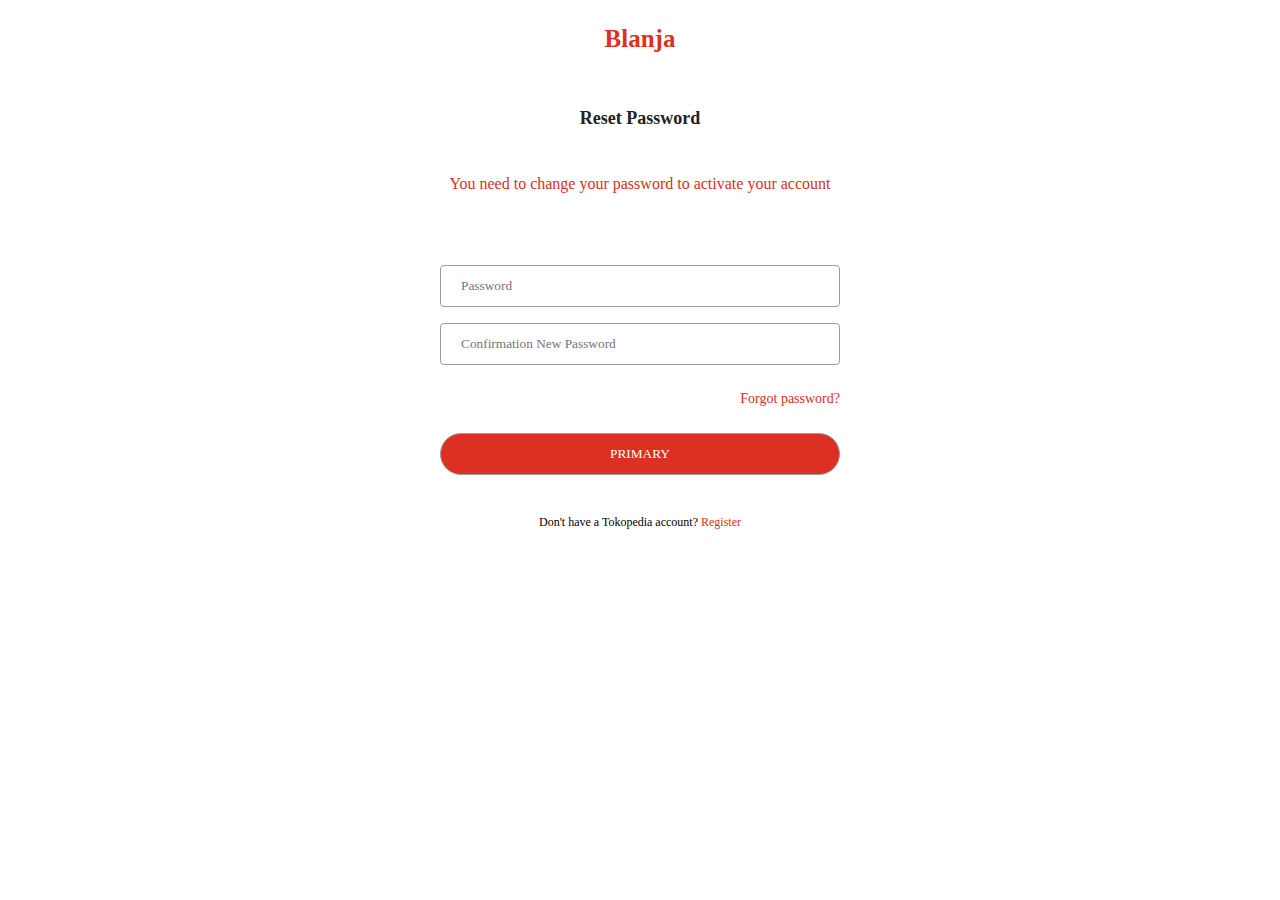
==== confirm.html @ 521f57bb "4 - Part 1 DONE | Part 2 OnProgress" ====
<!DOCTYPE html>
<html lang="en">
  <head>
    <meta charset="UTF-8" />
    <meta name="viewport" content="width=device-width, initial-scale=1.0" />
    <title>Login</title>

    <link rel="stylesheet" href="./src/styles/custom.css" />
  </head>
  <body>
    <div class="container">
      <div class="header-form">
        <img src="./src/images/VectorlogoKecil.png" alt="" srcset="" />
        <span>Blanja</span>
      </div>
      <p class="font-login">Reset Password</p>
      <p class="font-register">
        You need to change your password to activate your account
      </p>

      <form action="" class="form-login">
        <input type="text" class="form-control" placeholder="Password" />
        <input
          type="text"
          class="form-control"
          placeholder="Confirmation New Password"
        />
        <p class="font-forgot">
          <a href="reset.html" class="font-register">Forgot password?</a>
        </p>
        <button class="form-control btn-login">
          <a class="link" href="login.html"> PRIMARY </a>
        </button>
      </form>
      <p class="font-account">
        Don't have a Tokopedia account?
        <a href="./register.html" class="font-register">Register</a>
      </p>
    </div>
  </body>
</html>
---- src/styles/custom.css ----
* {
  font-family: "Open Sans";
  font-style: normal;
  font-weight: 300;
  src: url("../fonts/Metropolis-Regular.otf") format("otf");
}

.container {
  height: 100%;
  display: flex;
  justify-content: center;
  align-items: center;
  flex-direction: column;
  margin-top: 20px;
}

.header-form {
  display: flex;
  text-align: center;
  justify-content: center;
}

.header-form span {
  font-size: 25px;
  align-self: center;
  font-weight: bold;
  color: #db3022;
  padding: 5px;
}

.font-login {
  color: #222222;
  font-weight: 700;
  margin-top: 50px;
  margin-bottom: 30px;
  font-size: 18px;
}

.btn-group {
  margin: 0 auto;
  display: inline-block;
}

.btn-group button {
  float: left;
}

.btn-group button:first-child {
  border-top-left-radius: 4px;
  border-bottom-left-radius: 4px;
}

.btn-group button:last-child {
  border-top-right-radius: 4px;
  border-bottom-right-radius: 4px;
}

.btn-white {
  color: #222222;
  border: 1px solid #9b9b9b;
  width: 100px;
  height: 40px;
  background: #ffffff;
  font-size: 14px;
}

.btn-red {
  color: #ffffff;
  border: 1px solid #db3022;
  width: 100px;
  background: #db3022;
  height: 40px;
  font-size: 14px;
}

.form-login {
  justify-content: center;
  align-items: center;
  flex-direction: column;
  width: 400px;
  padding: 10px auto;
  margin-top: 40px;
}

.form-control {
  width: 100% !important;
  padding: 12px 20px;
  margin: 16px 0 0 0;
  display: block;
  border: 1px solid #9b9b9b;
  border-radius: 4px;
  box-sizing: border-box;
}

.font-forgot {
  float: right;
  color: #db3022;
  font-size: 14px;
  margin-top: 26px;
  margin-bottom: 26px;
}

.btn-login {
  background: #db3022;
  color: #ffffff;
  border-radius: 25px;
  margin-top: 26px;
}
.btn-login .link{
  background: #db3022;
  color: #ffffff;
  border-radius: 25px;
  margin-top: 26px;
  text-decoration: none;
}

.font-register {
  color: #db3022;
  text-decoration: none;
}

.font-account {
  text-align: center;
  font-size: 12px;
  margin-top: 40px;
  margin-bottom: 20px;
}
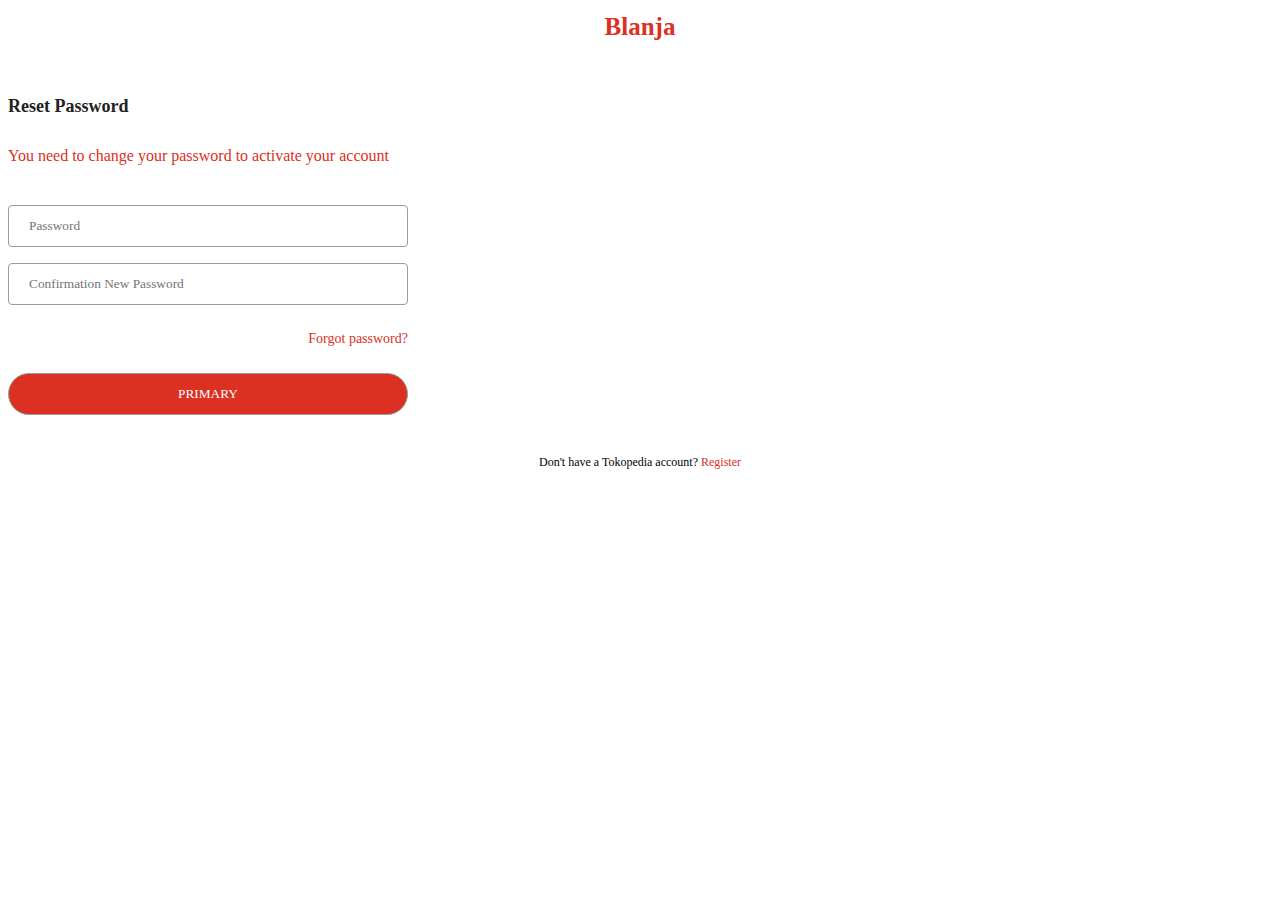
==== commit 56df88c0: "9 - Fix main container" ====
--- a/confirm.html
+++ b/confirm.html
@@ -8,7 +8,7 @@
     <link rel="stylesheet" href="./src/styles/custom.css" />
   </head>
   <body>
-    <div class="container">
+    <div class="container main">
       <div class="header-form">
         <img src="./src/images/VectorlogoKecil.png" alt="" srcset="" />
         <span>Blanja</span>
--- a/src/styles/custom.css
+++ b/src/styles/custom.css
@@ -5,23 +5,40 @@
   src: url("../fonts/Metropolis-Regular.otf") format("otf");
 }
 
-.container {
+.nav-main {
   height: 100%;
   display: flex;
   justify-content: center;
   align-items: center;
   flex-direction: column;
-  margin-top: 20px;
 }
 
 .header-form {
   display: flex;
   text-align: center;
   justify-content: center;
+}
+
+.header-nav {
+  display: flex;
+  text-align: center;
+  justify-content: center;
+}
+
+.header-nav img {
+  width: 32px;
+  height: 44px;
 }
 
 .header-form span {
   font-size: 25px;
+  align-self: center;
+  font-weight: bold;
+  color: #db3022;
+  padding: 5px;
+}
+.header-nav span {
+  font-size: 24px;
   align-self: center;
   font-weight: bold;
   color: #db3022;
@@ -106,7 +123,8 @@
   border-radius: 25px;
   margin-top: 26px;
 }
-.btn-login .link{
+
+.btn-login .link {
   background: #db3022;
   color: #ffffff;
   border-radius: 25px;
@@ -125,3 +143,304 @@
   margin-top: 40px;
   margin-bottom: 20px;
 }
+
+nav {
+  display: flex;
+  justify-content: space-between;
+  align-items: center;
+  font-weight: 200;
+  top: 0;
+  left: 0;
+  width: 100%;
+  height: 50px;
+  box-sizing: border-box;
+  padding: 5px 40px;
+  z-index: 1;
+  margin-top: 20px;
+}
+.menu {
+  display: flex;
+}
+
+.menu li {
+  padding: 10px 15px;
+  margin-top: 20px;
+  color: red;
+  margin-right: 30px;
+  font-size: 12px;
+  margin-left: -10px;
+}
+
+ul {
+  list-style: none;
+}
+
+a {
+  text-decoration: none;
+}
+
+.search {
+  position: relative;
+  margin-top: 20px;
+  margin-right: 50px;
+}
+
+.input-search {
+  border: none;
+  width: 550px;
+  height: 40px;
+  border: 1px solid #c4c4c4;
+  font-size: 12px;
+  padding: 15px 15px;
+  padding-left: 45px;
+  border-radius: 50px;
+}
+
+.search .fa-search {
+  position: absolute;
+  font-size: 14px;
+  margin-top: 15px;
+  margin-left: 500px;
+}
+
+.login {
+  box-sizing: border-box;
+  background-color: #db3022;
+  border-radius: 25px;
+  width: 100px;
+  height: 35px;
+  justify-content: center;
+  align-items: center;
+  display: flex;
+}
+
+.login a {
+  color: white;
+  justify-content: center;
+  align-items: center;
+  text-decoration: none;
+  font-size: 10px;
+}
+
+.signup {
+  border: 1px solid #c4c4c4;
+  border-radius: 25px;
+  height: 35px;
+  width: 100px;
+  justify-content: center;
+  align-items: center;
+}
+
+.signup a {
+  color: black;
+  text-decoration: none;
+}
+
+.logo {
+  text-decoration: none;
+}
+.logo img {
+  width: 30px;
+  height: 30px;
+}
+.n-logo {
+  color: #db3022;
+  font-size: 13px;
+  font-weight: bold;
+  text-decoration: none;
+}
+
+/* Break Point buat Android */
+@media (max-width: 580px) {
+  .n-logo {
+    display: none;
+  }
+  .logo img {
+    width: 15px;
+    height: 30px;
+    padding-top: 5px;
+    z-index: 1;
+    margin-top: -8px !important;
+    margin-left: -20px;
+    position: relative;
+  }
+  .input-search {
+    width: 210px !important;
+    border: 1px solid#c4c4c4;
+    margin-left: -80px;
+    z-index: -1;
+  }
+  .search .fa-search {
+    margin-top: 13px;
+    margin-left: 90px;
+    margin-right: 0;
+    color: #dadada, 100%;
+  }
+  .cart {
+    margin-left: -10px !important;
+  }
+
+  .signup {
+    display: none;
+  }
+  .menu li {
+    padding: 10px 0px;
+    font-size: 12px;
+    margin-left: -5px;
+    margin-right: 30px;
+  }
+}
+
+.carousel-control-prev-icon,
+.carousel-control-next-icon {
+  height: 40px;
+  width: 40px;
+  outline: #9b9b9b;
+  background-size: 100%, 100%;
+
+  border-radius: 50%;
+  border: 1px solid #9b9b9b;
+  background-color: #9b9b9b;
+}
+
+.centered {
+  position: absolute;
+  top: 50%;
+  left: 50%;
+  transform: translate(-50%, -50%);
+  font-size: 30px;
+  font-weight: bold;
+  color: white;
+}
+.card-promotion-small-first img {
+  width: 70px;
+  height: 180px;
+  border-radius: 8px;
+  object-fit: cover;
+  object-position: 65% 27%;
+}
+.card-promotion-big img {
+  width: 450px;
+  height: 180px;
+  border-radius: 8px;
+  object-fit: cover;
+  object-position: 0 8%;
+}
+.card-promotion-big-two img {
+  width: 450px;
+  height: 180px;
+  border-radius: 8px;
+  object-fit: cover;
+  object-position: 0 27%;
+}
+.card-promotion-small-last img {
+  width: 70px;
+  height: 180px;
+  border-radius: 8px;
+  object-fit: cover;
+  object-position: 12% 27%;
+}
+
+.carousel-control-prev-icon,
+.carousel-control-next-icon {
+  height: 40px;
+  width: 40px;
+  outline: #9b9b9b;
+  background-size: 100%, 100%;
+  border-radius: 50%;
+  border: 1px solid #9b9b9b;
+  background-color: #9b9b9b;
+}
+
+.section-div {
+  margin-top: 40px;
+}
+
+.centered {
+  position: absolute;
+  top: 50%;
+  left: 50%;
+  transform: translate(-50%, -50%);
+  font-size: 30px;
+  font-weight: bold;
+  color: white;
+}
+
+.font-p-title {
+  font-size: 12px;
+  color: #9b9b9b;
+}
+
+.flex-category {
+  display: flex;
+  flex-wrap: wrap;
+  justify-content: space-between;
+}
+
+.category-t-shirt {
+  margin-bottom: 25px;
+  background: #db3022;
+  width: 205px;
+  height: 220px;
+  border-radius: 8px;
+  position: relative;
+}
+
+.category-shorts {
+  margin-bottom: 25px;
+  background: #1c3391;
+  width: 205px;
+  height: 220px;
+  border-radius: 8px;
+  position: relative;
+}
+
+.category-jacket {
+  margin-bottom: 25px;
+  background: #f67b02;
+  width: 205px;
+  height: 220px;
+  border-radius: 8px;
+  position: relative;
+}
+
+.category-pants {
+  margin-bottom: 25px;
+  background: #e31f51;
+  width: 205px;
+  height: 220px;
+  border-radius: 8px;
+  position: relative;
+}
+
+.category-shoes {
+  margin-bottom: 25px;
+  background: #57cd9e;
+  width: 205px;
+  height: 220px;
+  border-radius: 8px;
+  position: relative;
+}
+
+.flex-news {
+  display: flex;
+  justify-content: space-between;
+  flex-wrap: wrap;
+}
+
+.card-news {
+  margin-bottom: 25px;
+  width: 205px;
+  height: 280px;
+  border-radius: 8px;
+}
+
+.p-price {
+  color: #e31f51;
+  margin: 0;
+}
+
+.p-store {
+  color: #9b9b9b;
+  font-size: 12px;
+}
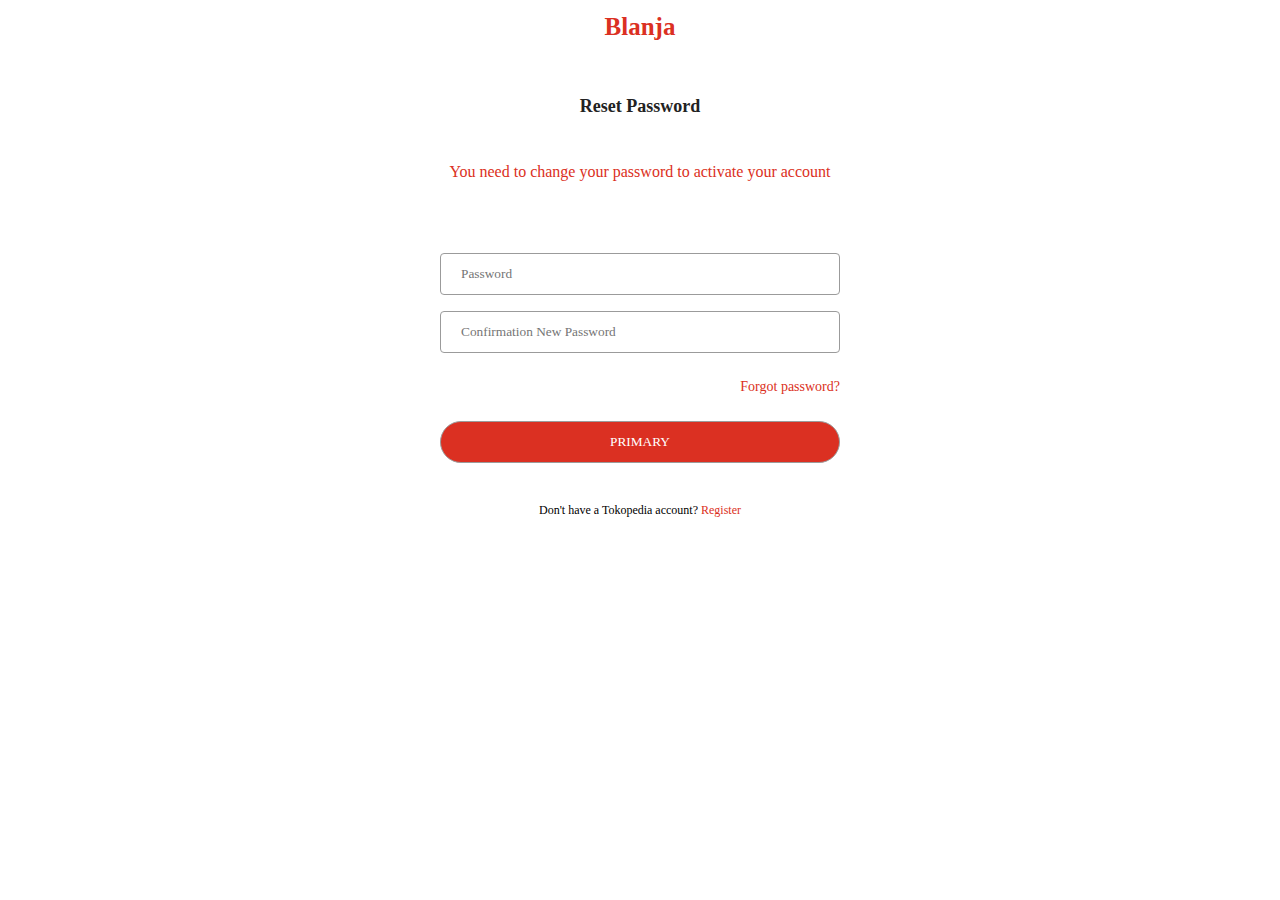
==== commit df7af5db: "12 - Update Meta" ====
--- a/confirm.html
+++ b/confirm.html
@@ -2,6 +2,9 @@
 <html lang="en">
   <head>
     <meta charset="UTF-8" />
+    <meta name="description" content="Web Blanja Dhiyo">
+    <meta name="keywords" content="blanja, ecommerce, dhiyo, arkademy">
+    <meta name="author" content="Dhiyo Reksa">
     <meta name="viewport" content="width=device-width, initial-scale=1.0" />
     <title>Login</title>
 
--- a/src/styles/custom.css
+++ b/src/styles/custom.css
@@ -6,6 +6,14 @@
 }
 
 .nav-main {
+  height: 100%;
+  display: flex;
+  justify-content: center;
+  align-items: center;
+  flex-direction: column;
+}
+
+.main {
   height: 100%;
   display: flex;
   justify-content: center;
@@ -354,6 +362,7 @@
 
 .section-div {
   margin-top: 40px;
+  
 }
 
 .centered {
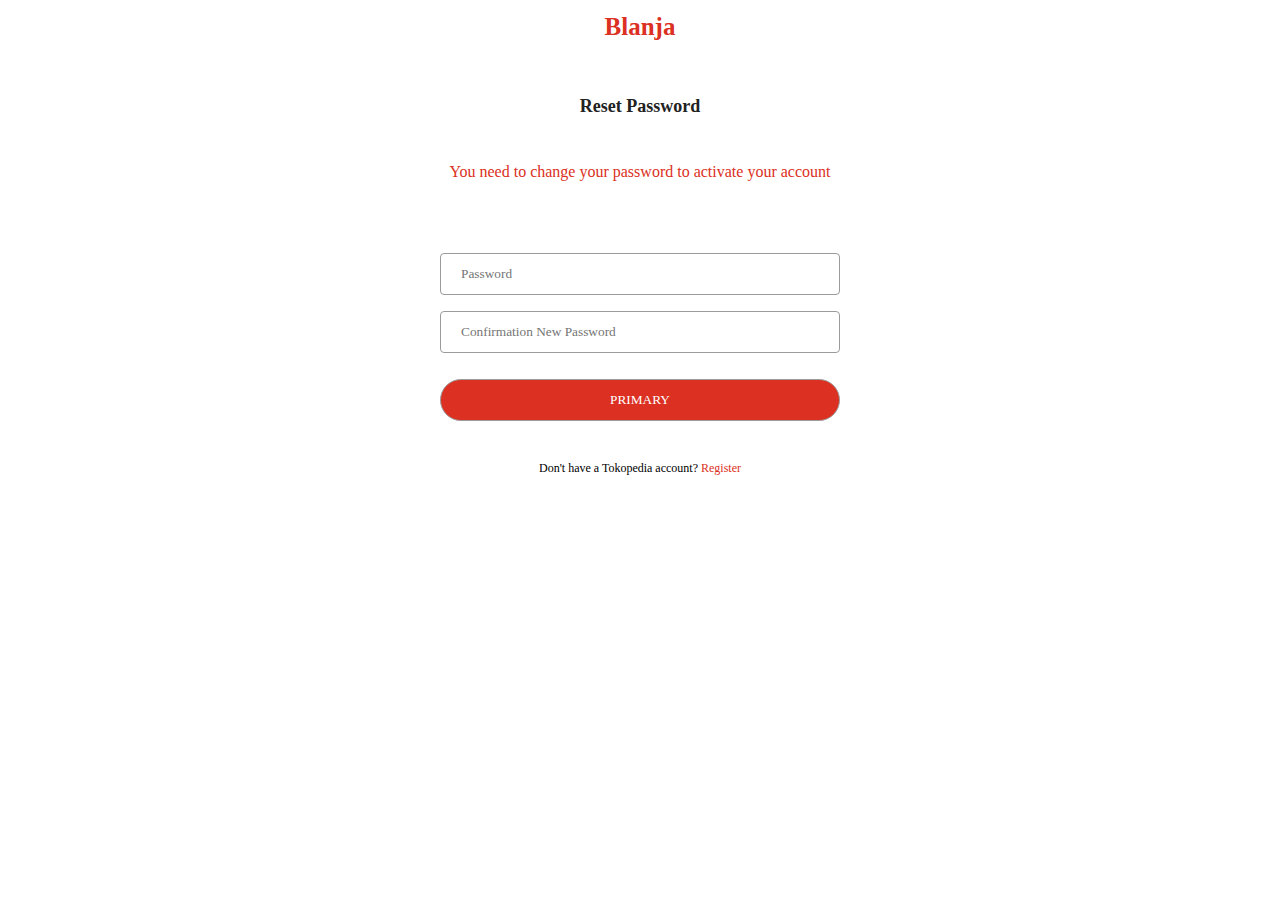
==== commit a89cbd42: "19 - Weekly Presentasi" ====
--- a/confirm.html
+++ b/confirm.html
@@ -28,9 +28,7 @@
           class="form-control"
           placeholder="Confirmation New Password"
         />
-        <p class="font-forgot">
-          <a href="reset.html" class="font-register">Forgot password?</a>
-        </p>
+        
         <button class="form-control btn-login">
           <a class="link" href="login.html"> PRIMARY </a>
         </button>
--- a/src/styles/custom.css
+++ b/src/styles/custom.css
@@ -2,35 +2,25 @@
   font-family: "Open Sans";
   font-style: normal;
   font-weight: 300;
-  src: url("../fonts/Metropolis-Regular.otf") format("otf");
-}
-
-.nav-main {
-  height: 100%;
+  src: url(../fonts/Metropolis-Regular.otf) format("otf");
+}
+
+.header-form,
+.header-nav,
+.main {
   display: flex;
   justify-content: center;
+}
+
+.main {
+  height: 100%;
   align-items: center;
   flex-direction: column;
 }
 
-.main {
-  height: 100%;
-  display: flex;
-  justify-content: center;
-  align-items: center;
-  flex-direction: column;
-}
-
-.header-form {
-  display: flex;
+.header-form,
+.header-nav {
   text-align: center;
-  justify-content: center;
-}
-
-.header-nav {
-  display: flex;
-  text-align: center;
-  justify-content: center;
 }
 
 .header-nav img {
@@ -38,23 +28,21 @@
   height: 44px;
 }
 
-.header-form span {
+.header-form span,
+.header-nav span {
   font-size: 25px;
   align-self: center;
-  font-weight: bold;
+  font-weight: 700;
   color: #db3022;
   padding: 5px;
 }
+
 .header-nav span {
   font-size: 24px;
-  align-self: center;
-  font-weight: bold;
-  color: #db3022;
-  padding: 5px;
 }
 
 .font-login {
-  color: #222222;
+  color: #222;
   font-weight: 700;
   margin-top: 50px;
   margin-bottom: 30px;
@@ -80,22 +68,23 @@
   border-bottom-right-radius: 4px;
 }
 
+.btn-red,
 .btn-white {
-  color: #222222;
-  border: 1px solid #9b9b9b;
   width: 100px;
   height: 40px;
-  background: #ffffff;
   font-size: 14px;
 }
 
+.btn-white {
+  color: #222;
+  border: 1px solid #9b9b9b;
+  background: #fff;
+}
+
 .btn-red {
-  color: #ffffff;
+  color: #fff;
   border: 1px solid #db3022;
-  width: 100px;
   background: #db3022;
-  height: 40px;
-  font-size: 14px;
 }
 
 .form-login {
@@ -110,7 +99,7 @@
 .form-control {
   width: 100% !important;
   padding: 12px 20px;
-  margin: 16px 0 0 0;
+  margin: 16px 0 0;
   display: block;
   border: 1px solid #9b9b9b;
   border-radius: 4px;
@@ -125,19 +114,12 @@
   margin-bottom: 26px;
 }
 
-.btn-login {
+.btn-login,
+.btn-login .link {
   background: #db3022;
-  color: #ffffff;
+  color: #fff;
   border-radius: 25px;
   margin-top: 26px;
-}
-
-.btn-login .link {
-  background: #db3022;
-  color: #ffffff;
-  border-radius: 25px;
-  margin-top: 26px;
-  text-decoration: none;
 }
 
 .font-register {
@@ -152,163 +134,234 @@
   margin-bottom: 20px;
 }
 
+.btn-login .link,
+.nav-end a,
+a {
+  text-decoration: none;
+}
+
+.container-nav {
+  display: inline-flex;
+  flex-flow: column;
+}
+
+nav {
+  width: 83%;
+  height: 100px;
+  top: 0;
+  flex-direction: row;
+  position: fixed;
+  z-index: 99;
+  background-color: #fff;
+}
+
+nav .font-logo {
+  color: #db3022;
+  font-size: 24px;
+  font-weight: 700;
+  margin-left: 5px;
+}
+
+.nav-center,
+.nav-end,
+.nav-start,
 nav {
   display: flex;
+  align-items: center;
+}
+
+.nav-end,
+nav {
   justify-content: space-between;
+}
+
+.nav-end {
+  width: 250px;
+  margin-right: 10px;
+}
+
+.input-search {
+  width: 507px;
+  height: 40px;
+  position: relative;
+}
+
+.input-search .icon-search {
+  position: absolute;
+  right: 0;
+  margin-right: 30px;
+  margin-top: 12px;
+  color: #9b9b9b;
+}
+
+.input-search-field {
+  width: 100%;
+  height: 100%;
+  outline: 0;
+  border: 1px solid #9b9b9b;
+  border-radius: 25px;
+}
+
+.input-search-field::placeholder {
+  font-size: 12px;
+  padding-left: 30px;
+  color: #9b9b9b;
+}
+
+.icon-filter {
+  width: 36px;
+  height: 36px;
+  border: 1px solid #9b9b9b;
+  border-radius: 8px;
+  padding: 7px;
+  text-align: center;
+  margin-left: 10px;
+}
+
+.icon-filter i {
+  color: #fff;
+  -webkit-text-stroke: 1px;
+  -webkit-text-stroke-color: #9b9b9b;
+}
+
+.btn-login-nav,
+.btn-signup-nav,
+.icon-cart {
+  width: 40px;
+  height: 40px;
+  display: flex;
+  justify-content: center;
   align-items: center;
-  font-weight: 200;
-  top: 0;
-  left: 0;
-  width: 100%;
-  height: 50px;
-  box-sizing: border-box;
-  padding: 5px 40px;
-  z-index: 1;
-  margin-top: 20px;
-}
-.menu {
-  display: flex;
-}
-
-.menu li {
-  padding: 10px 15px;
-  margin-top: 20px;
-  color: red;
-  margin-right: 30px;
-  font-size: 12px;
-  margin-left: -10px;
-}
-
-ul {
-  list-style: none;
-}
-
-a {
-  text-decoration: none;
-}
-
-.search {
-  position: relative;
-  margin-top: 20px;
-  margin-right: 50px;
-}
-
-.input-search {
-  border: none;
-  width: 550px;
-  height: 40px;
-  border: 1px solid #c4c4c4;
-  font-size: 12px;
-  padding: 15px 15px;
-  padding-left: 45px;
-  border-radius: 50px;
-}
-
-.search .fa-search {
-  position: absolute;
-  font-size: 14px;
-  margin-top: 15px;
-  margin-left: 500px;
-}
-
-.login {
-  box-sizing: border-box;
+}
+
+.icon-cart img {
+  width: 22px;
+  height: 22px;
+}
+
+.btn-login-nav,
+.btn-signup-nav {
   background-color: #db3022;
   border-radius: 25px;
   width: 100px;
-  height: 35px;
-  justify-content: center;
-  align-items: center;
-  display: flex;
-}
-
-.login a {
-  color: white;
-  justify-content: center;
-  align-items: center;
-  text-decoration: none;
-  font-size: 10px;
-}
-
-.signup {
-  border: 1px solid #c4c4c4;
-  border-radius: 25px;
-  height: 35px;
-  width: 100px;
-  justify-content: center;
-  align-items: center;
-}
-
-.signup a {
-  color: black;
-  text-decoration: none;
-}
-
-.logo {
-  text-decoration: none;
-}
-.logo img {
-  width: 30px;
-  height: 30px;
-}
-.n-logo {
-  color: #db3022;
-  font-size: 13px;
-  font-weight: bold;
-  text-decoration: none;
-}
-
-/* Break Point buat Android */
+  height: 36px;
+  font-size: 12px;
+  color: #fff;
+}
+
+.btn-signup-nav {
+  background-color: #fff;
+  border: 1px solid #9b9b9b;
+  color: #9b9b9b;
+}
+
 @media (max-width: 580px) {
-  .n-logo {
+  nav {
+    display: flex;
+    width: 100%;
+    height: 100px;
+    margin-left: auto;
+    margin-right: auto;
+    top: 0;
+    justify-content: space-between;
+    flex-direction: row;
+    align-items: center;
+    position: fixed;
+    z-index: 99;
+    background-color: #fff;
+    box-sizing: border-box;
+  }
+
+  .nav-start {
     display: none;
   }
-  .logo img {
-    width: 15px;
-    height: 30px;
-    padding-top: 5px;
-    z-index: 1;
-    margin-top: -8px !important;
-    margin-left: -20px;
+
+  .input-search {
+    width: 100%;
+    height: 40px;
     position: relative;
   }
-  .input-search {
-    width: 210px !important;
-    border: 1px solid#c4c4c4;
-    margin-left: -80px;
-    z-index: -1;
-  }
-  .search .fa-search {
-    margin-top: 13px;
-    margin-left: 90px;
-    margin-right: 0;
-    color: #dadada, 100%;
-  }
-  .cart {
-    margin-left: -10px !important;
-  }
-
-  .signup {
+
+  .input-search .icon-search {
+    position: absolute;
+    right: 0;
+    margin-right: 20px;
+    margin-top: 12px;
+    color: #9b9b9b;
+  }
+
+  .input-search-field {
+    width: 100%;
+    height: 100%;
+    outline: 0;
+    border: 1px solid #9b9b9b;
+    border-radius: 25px;
+    background-image: url(../images/VectorlogoKecil.png);
+    background-repeat: no-repeat;
+    background-position-x: 5%;
+    background-position-y: 50%;
+    background-size: 15px;
+    resize: vertical;
+  }
+
+  .input-search-field::placeholder {
+    font-size: 12px;
+    padding-left: 30px;
+    color: #9b9b9b;
+  }
+
+  .nav-end {
+    width: auto;
+    margin: auto;
+  }
+
+  .btn-login-nav,
+  .btn-signup-nav {
     display: none;
   }
-  .menu li {
-    padding: 10px 0px;
-    font-size: 12px;
-    margin-left: -5px;
-    margin-right: 30px;
-  }
-}
-
-.carousel-control-prev-icon,
-.carousel-control-next-icon {
+}
+
+.card-promotion-small-first img {
+  width: 70px;
+  height: 180px;
+  border-radius: 8px;
+  object-fit: cover;
+  object-position: 65% 27%;
+}
+
+.card-promotion-big img,
+.card-promotion-big-two img,
+.card-promotion-small-last img {
+  width: 450px;
+  height: 180px;
+  border-radius: 8px;
+  object-fit: cover;
+  object-position: 0 8%;
+}
+
+.card-promotion-big-two img,
+.card-promotion-small-last img {
+  object-position: 0 27%;
+}
+
+.card-promotion-small-last img {
+  width: 70px;
+  object-position: 12% 27%;
+}
+
+.carousel-control-next-icon,
+.carousel-control-prev-icon {
   height: 40px;
   width: 40px;
   outline: #9b9b9b;
   background-size: 100%, 100%;
-
   border-radius: 50%;
   border: 1px solid #9b9b9b;
   background-color: #9b9b9b;
+}
+
+.section-div {
+  margin-top: 40px;
 }
 
 .centered {
@@ -317,62 +370,8 @@
   left: 50%;
   transform: translate(-50%, -50%);
   font-size: 30px;
-  font-weight: bold;
-  color: white;
-}
-.card-promotion-small-first img {
-  width: 70px;
-  height: 180px;
-  border-radius: 8px;
-  object-fit: cover;
-  object-position: 65% 27%;
-}
-.card-promotion-big img {
-  width: 450px;
-  height: 180px;
-  border-radius: 8px;
-  object-fit: cover;
-  object-position: 0 8%;
-}
-.card-promotion-big-two img {
-  width: 450px;
-  height: 180px;
-  border-radius: 8px;
-  object-fit: cover;
-  object-position: 0 27%;
-}
-.card-promotion-small-last img {
-  width: 70px;
-  height: 180px;
-  border-radius: 8px;
-  object-fit: cover;
-  object-position: 12% 27%;
-}
-
-.carousel-control-prev-icon,
-.carousel-control-next-icon {
-  height: 40px;
-  width: 40px;
-  outline: #9b9b9b;
-  background-size: 100%, 100%;
-  border-radius: 50%;
-  border: 1px solid #9b9b9b;
-  background-color: #9b9b9b;
-}
-
-.section-div {
-  margin-top: 40px;
-  
-}
-
-.centered {
-  position: absolute;
-  top: 50%;
-  left: 50%;
-  transform: translate(-50%, -50%);
-  font-size: 30px;
-  font-weight: bold;
-  color: white;
+  font-weight: 700;
+  color: #fff;
 }
 
 .font-p-title {
@@ -386,54 +385,49 @@
   justify-content: space-between;
 }
 
+.category-shorts,
 .category-t-shirt {
   margin-bottom: 25px;
-  background: #db3022;
   width: 205px;
   height: 220px;
   border-radius: 8px;
   position: relative;
 }
 
+.category-t-shirt {
+  background: #db3022;
+}
+
 .category-shorts {
+  background: #1c3391;
+}
+
+.category-jacket {
+  background: #f67b02;
+}
+
+.category-jacket,
+.category-pants,
+.category-shoes {
   margin-bottom: 25px;
-  background: #1c3391;
   width: 205px;
   height: 220px;
   border-radius: 8px;
   position: relative;
 }
 
-.category-jacket {
-  margin-bottom: 25px;
-  background: #f67b02;
-  width: 205px;
-  height: 220px;
-  border-radius: 8px;
-  position: relative;
-}
-
 .category-pants {
-  margin-bottom: 25px;
   background: #e31f51;
-  width: 205px;
-  height: 220px;
-  border-radius: 8px;
-  position: relative;
 }
 
 .category-shoes {
-  margin-bottom: 25px;
   background: #57cd9e;
-  width: 205px;
-  height: 220px;
-  border-radius: 8px;
-  position: relative;
 }
 
 .flex-news {
   display: flex;
   justify-content: space-between;
+  flex-direction: row;
   flex-wrap: wrap;
 }
 
